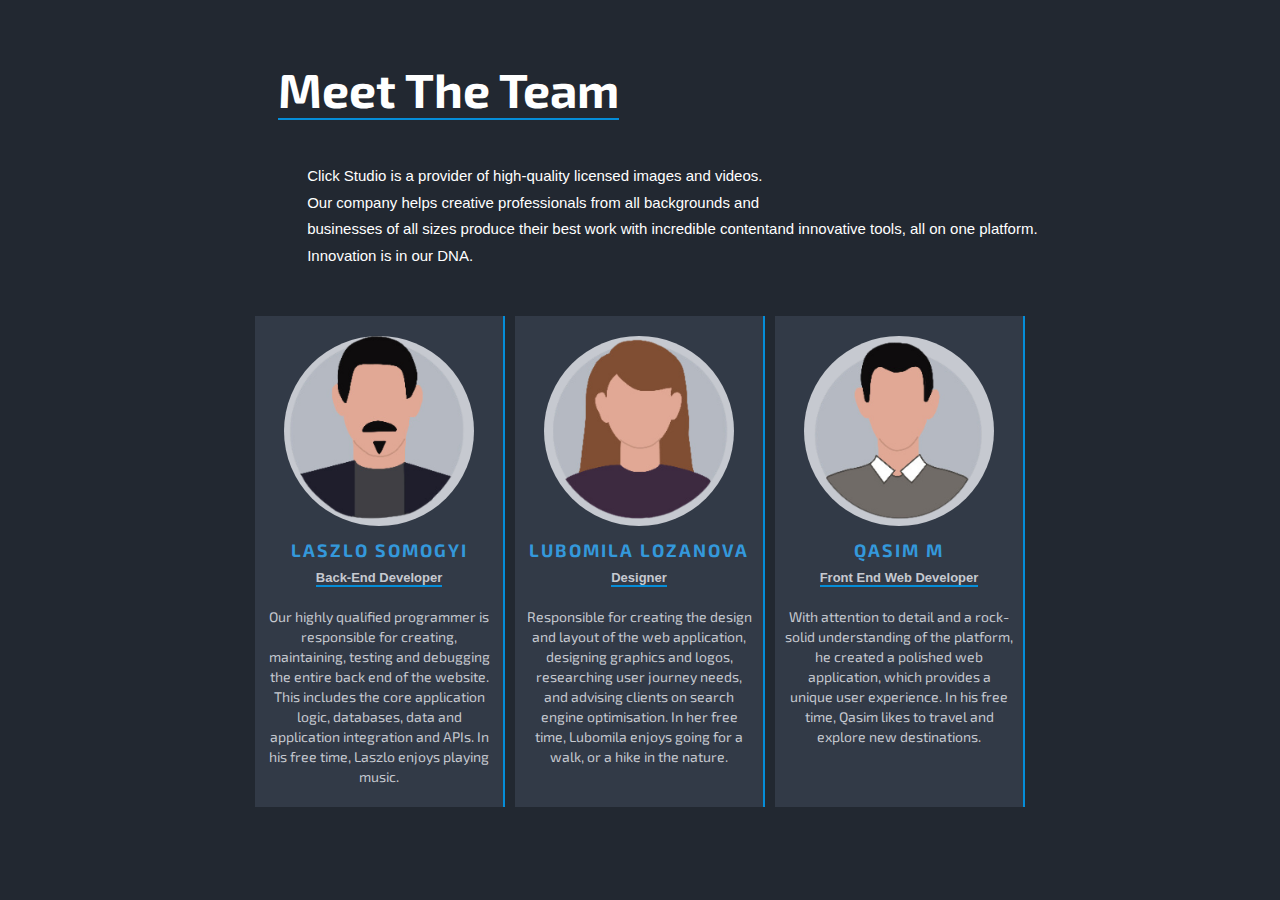
==== About Us.html @ 13d4ad01 "switch button added to price page" ====
<!DOCTYPE html>
<html lang="en">

<head>
	<meta charset="UTF-8" />
	<meta name="viewport" content="width=device-width, initial-scale=1.0" />
	<meta http-equiv="X-UA-Compatible" content="ie=edge" />
	<link rel="stylesheet" href="./css/about us.css" />
    <link href="https://fonts.googleapis.com/css?family=Anton|Jura&display=swap" rel="stylesheet">
    <link rel='stylesheet' href='https://cdnjs.cloudflare.com/ajax/libs/font-awesome/5.15.1/css/all.min.css'>
    <link rel="stylesheet" href="https://use.fontawesome.com/releases/v5.8.1/css/all.css">
</head>

<body>

  <div class="wrapper">
    <h1>Meet The Team</h1>
    <p class="info">Click Studio is a provider of high-quality licensed images and videos. 
    </p>
    <p class="info"> Our company 
      helps creative professionals from all backgrounds and </p>
      <p class="info">businesses of all sizes produce their 
        best work with incredible contentand innovative tools, all on one platform.</p>
      <p class="info" id="lastP"> Innovation is in our DNA.</p>

    <div class="ourTeam">
      
      <!-- Person 1 -->
      <div class="team-member">
        <div class = "member-img">
          <img class="one" src="images/l.png" alt="">   <!-- Image 1 -->
          <div class="social-media">  <!-- Social Media Links -->
            <a class="github-item" href="https://github.com/laszlosomogyimusic"><i class="fab fa-github"></i></a>
            <a class="email-item" href="mailto:someone@example.com"><i class="fa fa-envelope"></i></a>
               <a class="linkedin-item" href="https://www.linkedin.com/in/laszlo-somogyi/" ><i class="fab fa-linkedin-in"></i></a>
          </div>
        </div>
        <h3>Laszlo Somogyi</h3>
        <h4>Back-End Developer</h4>
        <p>Our highly qualified programmer is responsible for creating, maintaining, testing and debugging the entire back end of the website. 
          This includes the core application logic, databases, data and application integration and APIs.
          In his free time, Laszlo enjoys playing music.</p>
      </div>

       <!-- Person 2 -->
       <div class="team-member">
        <div class = "member-img">
          <img class="two" src="images/m.png" alt="">   <!-- Image 2 -->
          <div class="social-media">  <!-- Social Media Links -->
            <a class="github-item" href="https://github.com/milla56"><i class="fab fa-github"></i></a>
            <a class="email-item" href="https://mail.google.com/mail/u/0/#inbox" ><i class="fa fa-envelope"></i></a>
               <a class="linkedin-item" href="https://www.linkedin.com/feed/" ><i class="fab fa-linkedin-in"></i></a>
          </div>
        </div>
        <h3>Lubomila Lozanova</h3>
        <h4>Designer</h4>
        <p> Responsible for creating the design and layout of the web application, designing graphics and logos, researching user journey needs,
          and advising clients on search engine optimisation. In her free time, Lubomila enjoys going for a walk, or a hike in the nature.
        </p>
      </div>

       <!-- Person 3 -->
       <div class="team-member">
        <div class = "member-img">
          <img class="three" src="images/q.png" alt="">   <!-- Image 3 -->
          <div class="social-media">  <!-- Social Media Links -->
            <a class="github-item" href="https://github.com/Qasim538"><i class="fab fa-github"></i></a>
            <a class="email-item" href="https://mail.google.com/mail/u/0/#inbox" ><i class="fa fa-envelope"></i></a>
               <a class="linkedin-item" href="https://www.linkedin.com/feed/" ><i class="fab fa-linkedin-in"></i></a>
          </div>
        </div>
        <h3>Qasim M</h3>
        <h4>Front End Web Developer</h4>
        <p>With attention to detail and a rock-solid understanding of the platform, 
          he created a polished web application, which provides a unique user experience.
          In his free time, Qasim likes to travel and explore new destinations.
        </p>
      </div>

    </div>

  </div>


  

 <script src="https://code.jquery.com/jquery-3.3.1.slim.min.js"
    integrity="sha384-q8i/X+965DzO0rT7abK41JStQIAqVgRVzpbzo5smXKp4YfRvH+8abtTE1Pi6jizo"
    crossorigin="anonymous"></script>
  <script src="https://cdnjs.cloudflare.com/ajax/libs/popper.js/1.14.7/umd/popper.min.js"
    integrity="sha384-UO2eT0CpHqdSJQ6hJty5KVphtPhzWj9WO1clHTMGa3JDZwrnQq4sF86dIHNDz0W1"
    crossorigin="anonymous"></script>
  <script src="https://stackpath.bootstrapcdn.com/bootstrap/4.3.1/js/bootstrap.min.js"
    integrity="sha384-JjSmVgyd0p3pXB1rRibZUAYoIIy6OrQ6VrjIEaFf/nJGzIxFDsf4x0xIM+B07jRM"
    crossorigin="anonymous"></script>
</body>

</html>
---- css/about us.css ----
@import url('https://fonts.googleapis.com/css?family=Exo+2|Yatra+One'); 

:root {

  --bck: #7B92AA;
 
  --bck3:#0F3551;
  --el: #3498db;
  --circle: #C6C9D0;
  --orange:#E8745D;
  --blue: #058DD8;

  --background: #222831;
  --lightBlue: #05D9FF;
  --bck2: #323a47;
  --hover: #4f5b70;
  
}

*{
  margin: 0;
  padding: 0;
  box-sizing: border-box;
  font-family: "Exo 2", sans-serif;
}

body{
  background: var(--background) ;
  
}

.wrapper{
  margin-top: 60px;
  text-align: center;
}

h1{
  
  font-size: 48px;
  color: white;
  margin-bottom: 40px;
  margin-left: -30%;
  display: inline-block;
  border-bottom: 2px solid var(--blue);
  
}

/* INFO TEXT */
.info {
  font-family: sans-serif;
  color: white;
  font-size: 15px;
  text-align: left;
  margin-left: 24%;
  margin-top: 0.5%;
  
}

/* LAST P ELEMENT  */
#lastP{
  margin-bottom: 45px;
}

.ourTeam{
  width: auto;
  display: flex;
  justify-content: center;
  flex-wrap: wrap;
}

/* CARD */
.team-member {
  width: 250px;
  margin: 5px;
  background: var(--bck2);
  padding: 20px 10px;
  border-right: 2px solid var(--blue);

}

/* IMAGES THE CIRCLE BEHIND IT */
.member-img{
  background: var(--circle);
  max-width: 190px;
  width: 100%;
  height: 190px;
  margin: 0 auto;
  border-radius: 50%;
  padding: 5px;
  position: relative;
  cursor: pointer;
}

/* image one */
.one{   
  width:400px;
  height: 400px;
  margin-top: -115px;
  margin-left: -120px;
  
 
}

/* image two */
.two{
  width:400px;
  height: 400px;
  margin-top: -110px;
  margin-left: -115px;
}

/* image three */

.three{
  width:400px;
  height: 400px;
  margin-top: -110px;
  margin-left: -115px;

}

/* NAMES */
h3{
  text-transform: uppercase;
  font-size:18px;
  line-height: 18px;
  letter-spacing: 2px;
  margin: 15px 0 0px;
  color: var(--el);
}

/* JOB TITLE */
h4 {
  font-size: 13px;
  margin-top: 5%;
  color: var(--circle);
  font-family: sans-serif;
  display: inline-block;
  border-bottom: 2px solid var(--blue);
}

/* JOB DESCRIPTION  */
p {
  margin-top: 20px;
  font-size: 14px;
  line-height: 20px;
  text-align: center;
  color: var(--circle);

}

.social-media{
  position: absolute;
  top: 5px;
  left: 5px;
  background-color: var(--circle);
  opacity: .9;
  width: 95%;
  height: 95%;
  border-radius: 50%;
  display: flex;
  justify-content: center;
  align-items: center;
  transform: scale(0);
  transition:all 0.5s ease;
  
}

/* SOCIAL MEDIA */
.social-media .item{
  margin: 0 10px;
}

.social-media{
  font-size:20px;
}

.github-item{
  color:var(--blue);
  margin-right: 5px;
}

.email-item{
  color:var(--blue);
}

.linkedin-item{
  color:var(--blue);
  margin-left: 5px;

}


.ourTeam .team-member .member-img:hover .social-media{
  transform: scale(1);
}
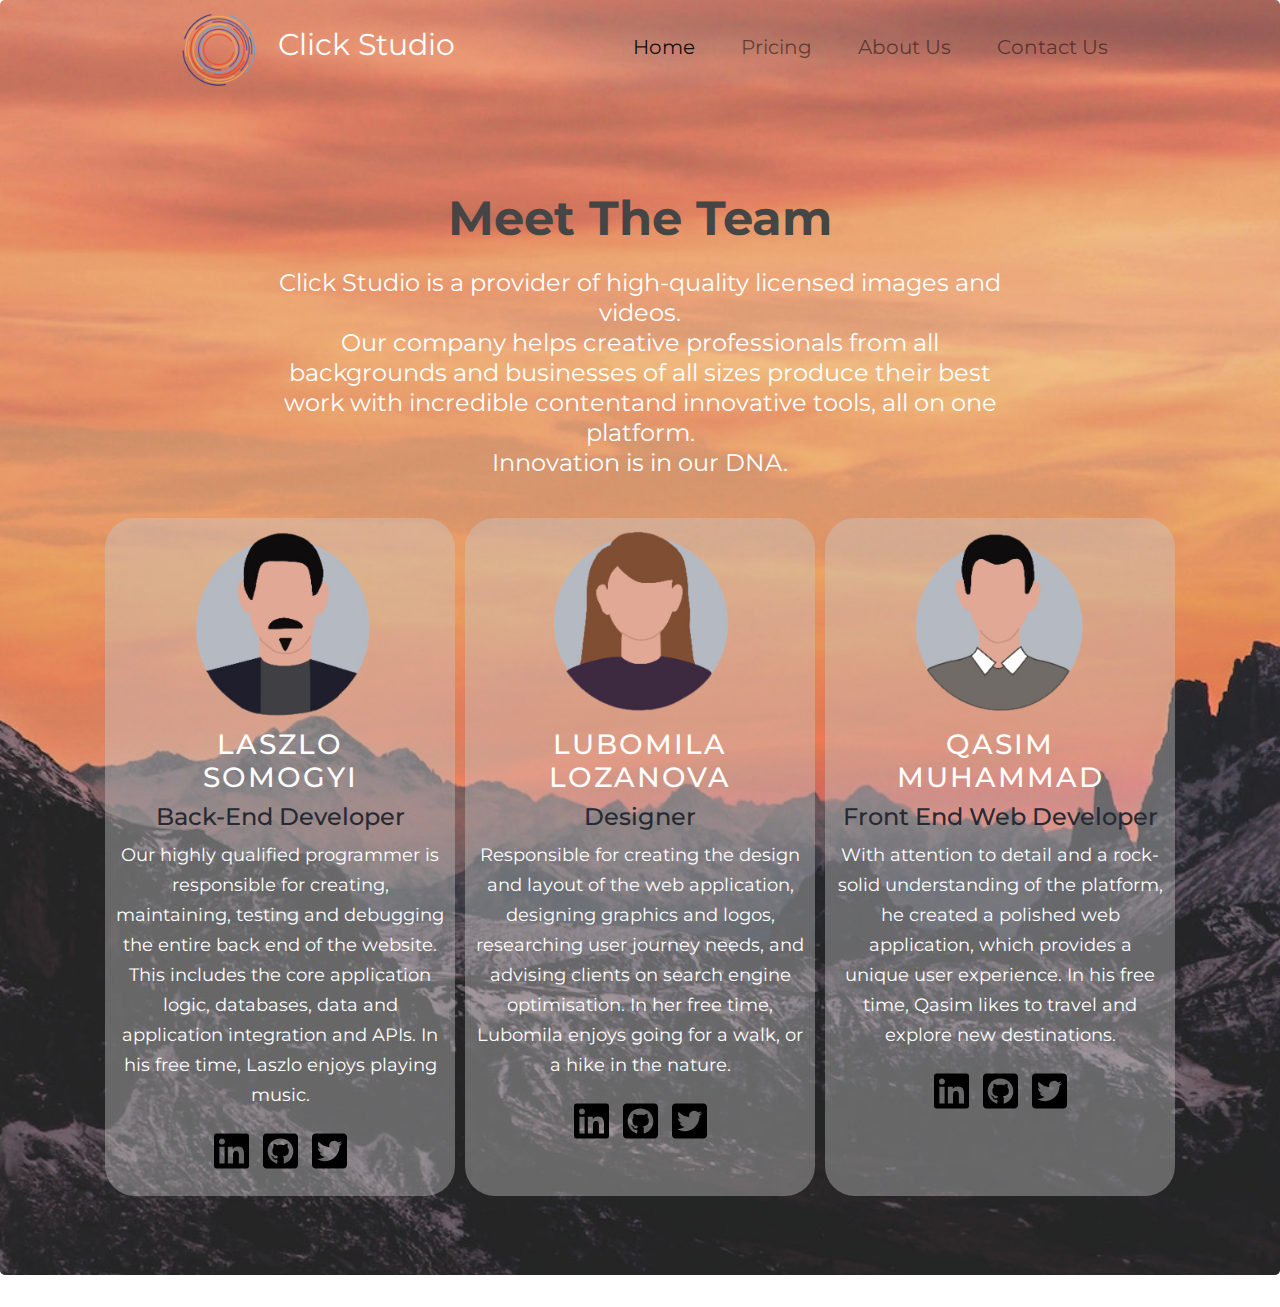
==== commit 133a6dff: "Updated linked pages and styled" ====
--- a/About Us.html
+++ b/About Us.html
@@ -5,83 +5,125 @@
 	<meta charset="UTF-8" />
 	<meta name="viewport" content="width=device-width, initial-scale=1.0" />
 	<meta http-equiv="X-UA-Compatible" content="ie=edge" />
-	<link rel="stylesheet" href="./css/about us.css" />
+	<link rel="stylesheet" href="./assets/css/about us.css" />
+  <link href="https://fonts.googleapis.com/css2?family=Montserrat:wght@400;600&display=swap" rel="stylesheet">
     <link href="https://fonts.googleapis.com/css?family=Anton|Jura&display=swap" rel="stylesheet">
     <link rel='stylesheet' href='https://cdnjs.cloudflare.com/ajax/libs/font-awesome/5.15.1/css/all.min.css'>
     <link rel="stylesheet" href="https://use.fontawesome.com/releases/v5.8.1/css/all.css">
+    <link rel="stylesheet" href="https://stackpath.bootstrapcdn.com/bootstrap/4.3.1/css/bootstrap.min.css" integrity="sha384-ggOyR0iXCbMQv3Xipma34MD+dH/1fQ784/j6cY/iJTQUOhcWr7x9JvoRxT2MZw1T" crossorigin="anonymous">
+
 </head>
 
 <body>
+
+  <div class="jumbotron">
+
+    <!-- Navigation bar -->
+       <nav class="navbar navbar-expand-lg navbar-light ">
+         <a class="navbar-brand" href="index.html"> <img class="logo-img" src="./assets/images/LOGO.png" alt=""> Click Studio</a>
+         <button class="navbar-toggler" type="button" data-toggle="collapse" data-target="#navbarNav" aria-controls="navbarNav" aria-expanded="false" aria-label="Toggle navigation">
+           <span class="navbar-toggler-icon"></span>
+         </button>
+         <div class="collapse navbar-collapse" id="navbarNav">
+           <ul class="navbar-nav">
+             <li class="nav-item active">
+               <a class="nav-link" href="index.html">Home<span class="sr-only">(current)</span></a>
+             </li>
+             <li class="nav-item">
+               <a class="nav-link" href="price.html">Pricing</a>
+             </li>
+             <li class="nav-item">
+               <a class="nav-link" href="About Us.html">About Us</a>
+             </li>
+             <li class="nav-item">
+               <a class="nav-link" href="contact us.html">Contact Us</a>
+             </li>
+           </ul>
+         </div>
+       </nav>
 
   <div class="wrapper">
     <h1>Meet The Team</h1>
     <p class="info">Click Studio is a provider of high-quality licensed images and videos. 
     </p>
     <p class="info"> Our company 
-      helps creative professionals from all backgrounds and </p>
-      <p class="info">businesses of all sizes produce their 
-        best work with incredible contentand innovative tools, all on one platform.</p>
-      <p class="info" id="lastP"> Innovation is in our DNA.</p>
+      helps creative professionals from all backgrounds and businesses of all sizes produce their 
+        best work with incredible contentand innovative tools, all on one platform. <br> Innovation is in our DNA.</p>
 
     <div class="ourTeam">
       
       <!-- Person 1 -->
       <div class="team-member">
         <div class = "member-img">
-          <img class="one" src="images/l.png" alt="">   <!-- Image 1 -->
+          <img class="one" src="./assets/images/l.png" alt="">   <!-- Image 1 -->
           <div class="social-media">  <!-- Social Media Links -->
             <a class="github-item" href="https://github.com/laszlosomogyimusic"><i class="fab fa-github"></i></a>
             <a class="email-item" href="mailto:someone@example.com"><i class="fa fa-envelope"></i></a>
                <a class="linkedin-item" href="https://www.linkedin.com/in/laszlo-somogyi/" ><i class="fab fa-linkedin-in"></i></a>
           </div>
         </div>
-        <h3>Laszlo Somogyi</h3>
+        <h3>Laszlo <br> Somogyi</h3>
         <h4>Back-End Developer</h4>
         <p>Our highly qualified programmer is responsible for creating, maintaining, testing and debugging the entire back end of the website. 
           This includes the core application logic, databases, data and application integration and APIs.
           In his free time, Laszlo enjoys playing music.</p>
+          <div class="Social-icons">
+          <img src="./assets/images/linkedin.svg" alt="linkedin">
+          <img src="./assets/images/square-github.svg" alt="github">
+          <img src="./assets/images/square-twitter.svg" alt="twitter">
+        </div>
       </div>
 
        <!-- Person 2 -->
        <div class="team-member">
         <div class = "member-img">
-          <img class="two" src="images/m.png" alt="">   <!-- Image 2 -->
+          <img class="two" src="./assets/images/m.png" alt="">   <!-- Image 2 -->
           <div class="social-media">  <!-- Social Media Links -->
             <a class="github-item" href="https://github.com/milla56"><i class="fab fa-github"></i></a>
-            <a class="email-item" href="https://mail.google.com/mail/u/0/#inbox" ><i class="fa fa-envelope"></i></a>
-               <a class="linkedin-item" href="https://www.linkedin.com/feed/" ><i class="fab fa-linkedin-in"></i></a>
+            <a class="email-item" href="mailto:someone@example.com" ><i class="fa fa-envelope"></i></a>
+               <a class="linkedin-item" href="https://www.linkedin.com/in/mila-lozanova-a97b62184/" ><i class="fab fa-linkedin-in"></i></a>
           </div>
         </div>
-        <h3>Lubomila Lozanova</h3>
+        <h3>Lubomila <br> Lozanova</h3>
         <h4>Designer</h4>
         <p> Responsible for creating the design and layout of the web application, designing graphics and logos, researching user journey needs,
           and advising clients on search engine optimisation. In her free time, Lubomila enjoys going for a walk, or a hike in the nature.
         </p>
+        <div class="Social-icons">
+          <img src="./assets/images/linkedin.svg" alt="linkedin">
+          <img src="./assets/images/square-github.svg" alt="github">
+          <img src="./assets/images/square-twitter.svg" alt="twitter">
+        </div>
       </div>
 
        <!-- Person 3 -->
        <div class="team-member">
         <div class = "member-img">
-          <img class="three" src="images/q.png" alt="">   <!-- Image 3 -->
+          <img class="three" src="./assets/images/q.png" alt="">   <!-- Image 3 -->
           <div class="social-media">  <!-- Social Media Links -->
             <a class="github-item" href="https://github.com/Qasim538"><i class="fab fa-github"></i></a>
-            <a class="email-item" href="https://mail.google.com/mail/u/0/#inbox" ><i class="fa fa-envelope"></i></a>
-               <a class="linkedin-item" href="https://www.linkedin.com/feed/" ><i class="fab fa-linkedin-in"></i></a>
+            <a class="email-item" href="mailto:someone@example.com" ><i class="fa fa-envelope"></i></a>
+               <a class="linkedin-item" href="https://www.linkedin.com/in/qasim-%E2%80%8Emuhammad-16b24011b/" ><i class="fab fa-linkedin-in"></i></a>
           </div>
         </div>
-        <h3>Qasim M</h3>
+        <h3>Qasim <br> Muhammad</h3>
         <h4>Front End Web Developer</h4>
         <p>With attention to detail and a rock-solid understanding of the platform, 
           he created a polished web application, which provides a unique user experience.
           In his free time, Qasim likes to travel and explore new destinations.
         </p>
+        <div class="Social-icons">
+          <img src="./assets/images/linkedin.svg" alt="linkedin">
+          <img src="./assets/images/square-github.svg" alt="github">
+          <img src="./assets/images/square-twitter.svg" alt="twitter">
+        </div>
       </div>
 
     </div>
 
   </div>
 
-
+</div>
   
 
  <script src="https://code.jquery.com/jquery-3.3.1.slim.min.js"
--- a/assets/css/about us.css
+++ b/assets/css/about us.css
@@ -0,0 +1,181 @@
+:root {
+  --text: #DCCAE9;
+  --softpurple: #A6A9C8;
+  --text2: #D3D9E9;
+  --dark: #31293F;
+  --dark2: #272932;
+  --middletone: #554D74;
+  --button: #FFB6C1;
+}
+
+body {
+  font-family: 'Montserrat', sans-serif !important;
+}
+
+
+
+
+.jumbotron {
+  background-image: url(/assets/images/image3.jpg);
+  background-position: center;
+  background-repeat: no-repeat;
+  background-size: cover;
+
+}
+
+.navbar {
+  position: absolute;
+  top: -80px;
+  width: 80%;
+  margin: 0 auto;
+  
+}
+
+.navbar-brand {
+  font-size: 30px !important;
+  color: white !important;
+}
+
+.logo-img {
+  height: 100px;
+  width: auto;
+  top: -5px;
+}
+
+#navbarNav{
+  margin-left: 0;
+  position: absolute;
+  right: 10px;
+
+}
+#navbarNav li {
+  margin-left: 30px;
+  font-size: 20px;
+
+}
+
+
+
+.wrapper h1{
+  font-size: 48px;
+  margin-bottom: 20px !important;
+  color: rgb(69, 69, 69);
+  text-align: center;
+  font-weight: bold;
+
+  
+}
+
+/* INFO TEXT */
+.info {
+  color: white;
+  font-size: 24px;
+  width: 60%;
+  margin: 0 auto;
+
+  
+}
+
+
+.ourTeam{
+  width: auto;
+  display: flex;
+  justify-content: center;
+  padding: 10px;
+}
+
+/* CARD */
+.team-member {
+  width: 350px;
+  margin: 5px;
+  padding: 20px 10px !important;
+  border-radius: 30px;
+  background-color: #c8c8c868;
+  margin-top: 30px;
+
+}
+
+/* IMAGES THE CIRCLE BEHIND IT */
+.member-img{
+  max-width: 190px;
+  width: 100%;
+  height: 190px;
+  margin: 0 auto;
+  border-radius: 50%;
+}
+
+/* image one */
+.one, .two, .three{   
+  width:400px;
+  height: 400px;
+  margin-top: -115px;
+  margin-left: -110px;
+  
+ 
+}
+
+
+/* NAMES */
+h3{
+  text-transform: uppercase;
+  font-size:18px;
+  line-height: 18px;
+  letter-spacing: 2px;
+  color: white;
+  text-align: center;
+}
+
+/* JOB TITLE */
+h4 {
+  font-size: 12px;
+  margin-bottom: 40px;
+  color: var(--dark2);
+  text-align: center;
+
+}
+
+/* JOB DESCRIPTION  */
+p {
+  /* margin-top: 100px; */
+  font-size: 18px;
+  line-height: 30px;
+  text-align: center;
+  color: white;
+
+}
+
+.social-media{
+  position: absolute;
+  top: 5px;
+  left: 5px;
+  background-color: var(--circle);
+  opacity: .9;
+  width: 95%;
+  height: 95%;
+  border-radius: 50%;
+  display: flex;
+  justify-content: center;
+  align-items: center;
+  transform: scale(0);
+  transition:all 0.5s ease;
+  
+}
+
+/* SOCIAL MEDIA */
+
+.Social-icons {
+  text-align: center;
+}
+
+.Social-icons img{
+  width: auto;
+  height: 40px;
+  cursor: pointer;
+  margin: 5px;
+  transition: all .2s ease-in-out;
+}
+.Social-icons img:hover{
+  transform: scale(1.5); 
+}
+
+
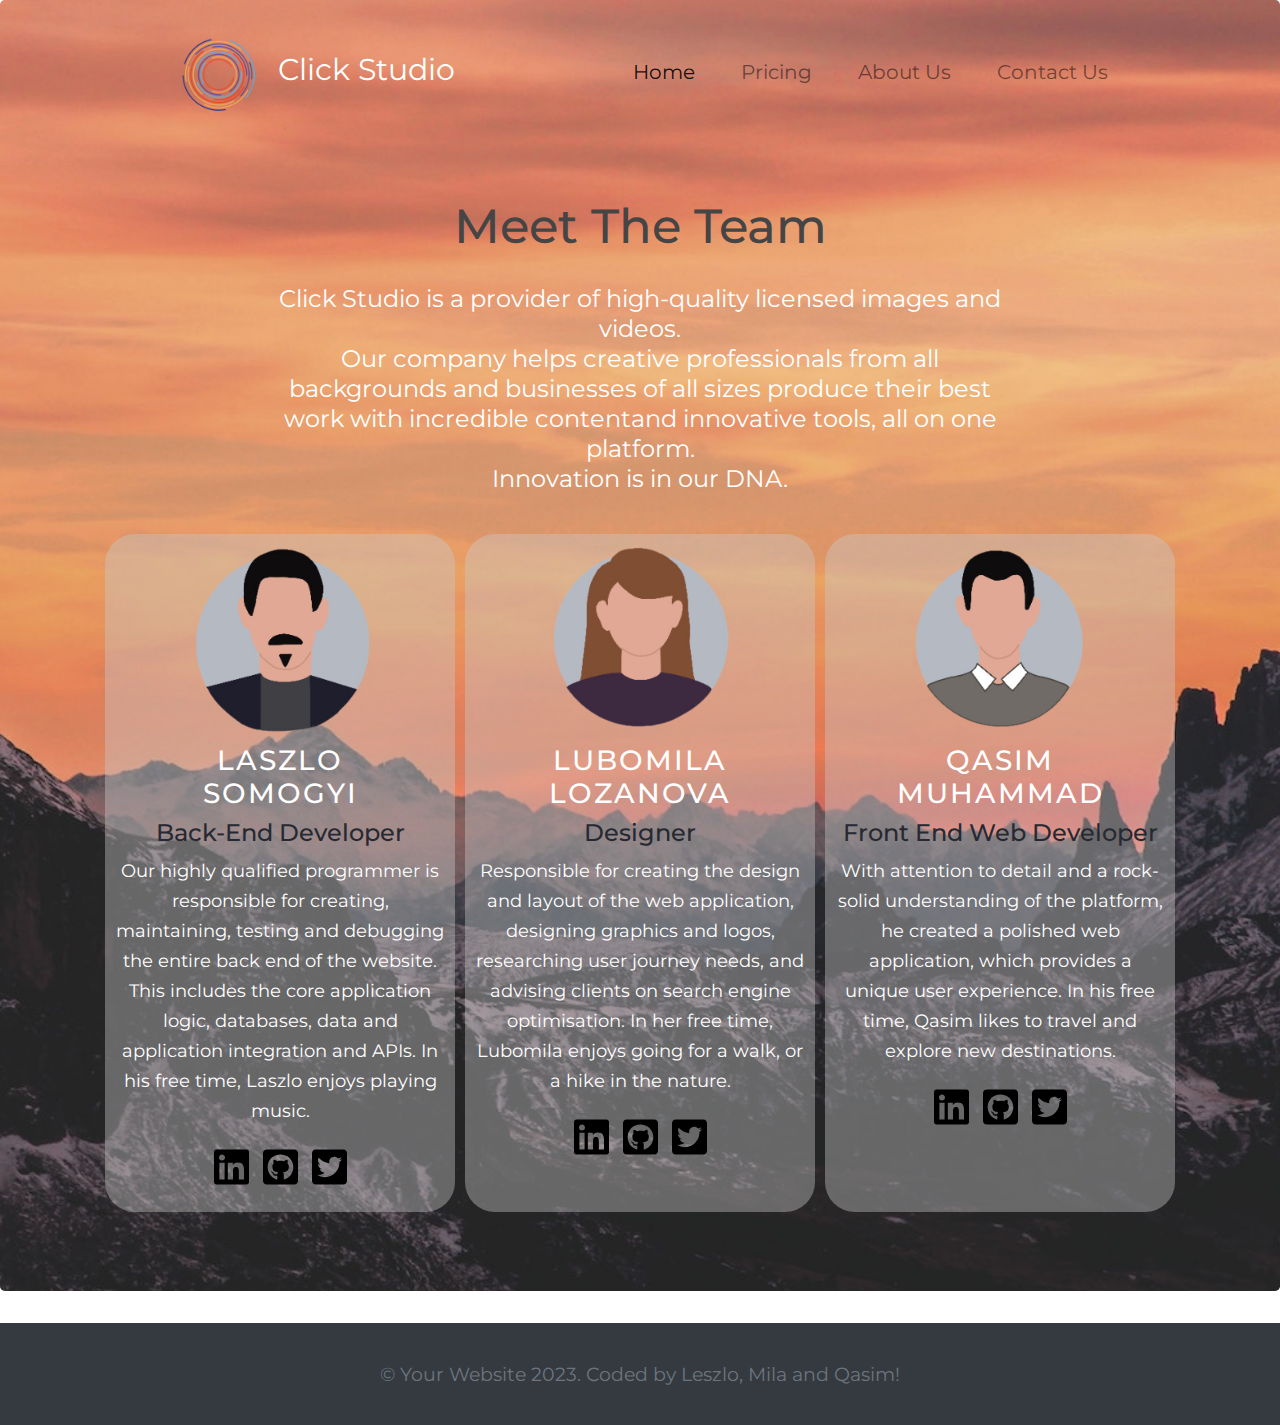
==== commit f4cbab33: "styled all pages to  match home page" ====
--- a/About Us.html
+++ b/About Us.html
@@ -43,7 +43,7 @@
        </nav>
 
   <div class="wrapper">
-    <h1>Meet The Team</h1>
+    <h1 class="text-center p-2" >Meet The Team</h1>
     <p class="info">Click Studio is a provider of high-quality licensed images and videos. 
     </p>
     <p class="info"> Our company 
@@ -118,13 +118,19 @@
           <img src="./assets/images/square-twitter.svg" alt="twitter">
         </div>
       </div>
-
     </div>
-
   </div>
-
 </div>
-  
+<footer class="footer bg-dark">
+  <div class="row">
+    <div class="col-lg-6 h-100 text-center mx-auto">
+     
+      <br>
+      <p class="text-muted small mb-4 mb-lg-0">&copy; Your Website 2023. Coded by Leszlo, Mila and Qasim!</p>
+      <br>
+    </div>
+</div>
+</footer>
 
  <script src="https://code.jquery.com/jquery-3.3.1.slim.min.js"
     integrity="sha384-q8i/X+965DzO0rT7abK41JStQIAqVgRVzpbzo5smXKp4YfRvH+8abtTE1Pi6jizo"
--- a/assets/css/about us.css
+++ b/assets/css/about us.css
@@ -25,7 +25,7 @@
 
 .navbar {
   position: absolute;
-  top: -80px;
+  top: -55px;
   width: 80%;
   margin: 0 auto;
   
@@ -61,7 +61,6 @@
   margin-bottom: 20px !important;
   color: rgb(69, 69, 69);
   text-align: center;
-  font-weight: bold;
 
   
 }
@@ -116,6 +115,7 @@
 
 
 /* NAMES */
+
 h3{
   text-transform: uppercase;
   font-size:18px;
@@ -179,3 +179,6 @@
 }
 
 
+footer {
+  font-size: 24px;
+  }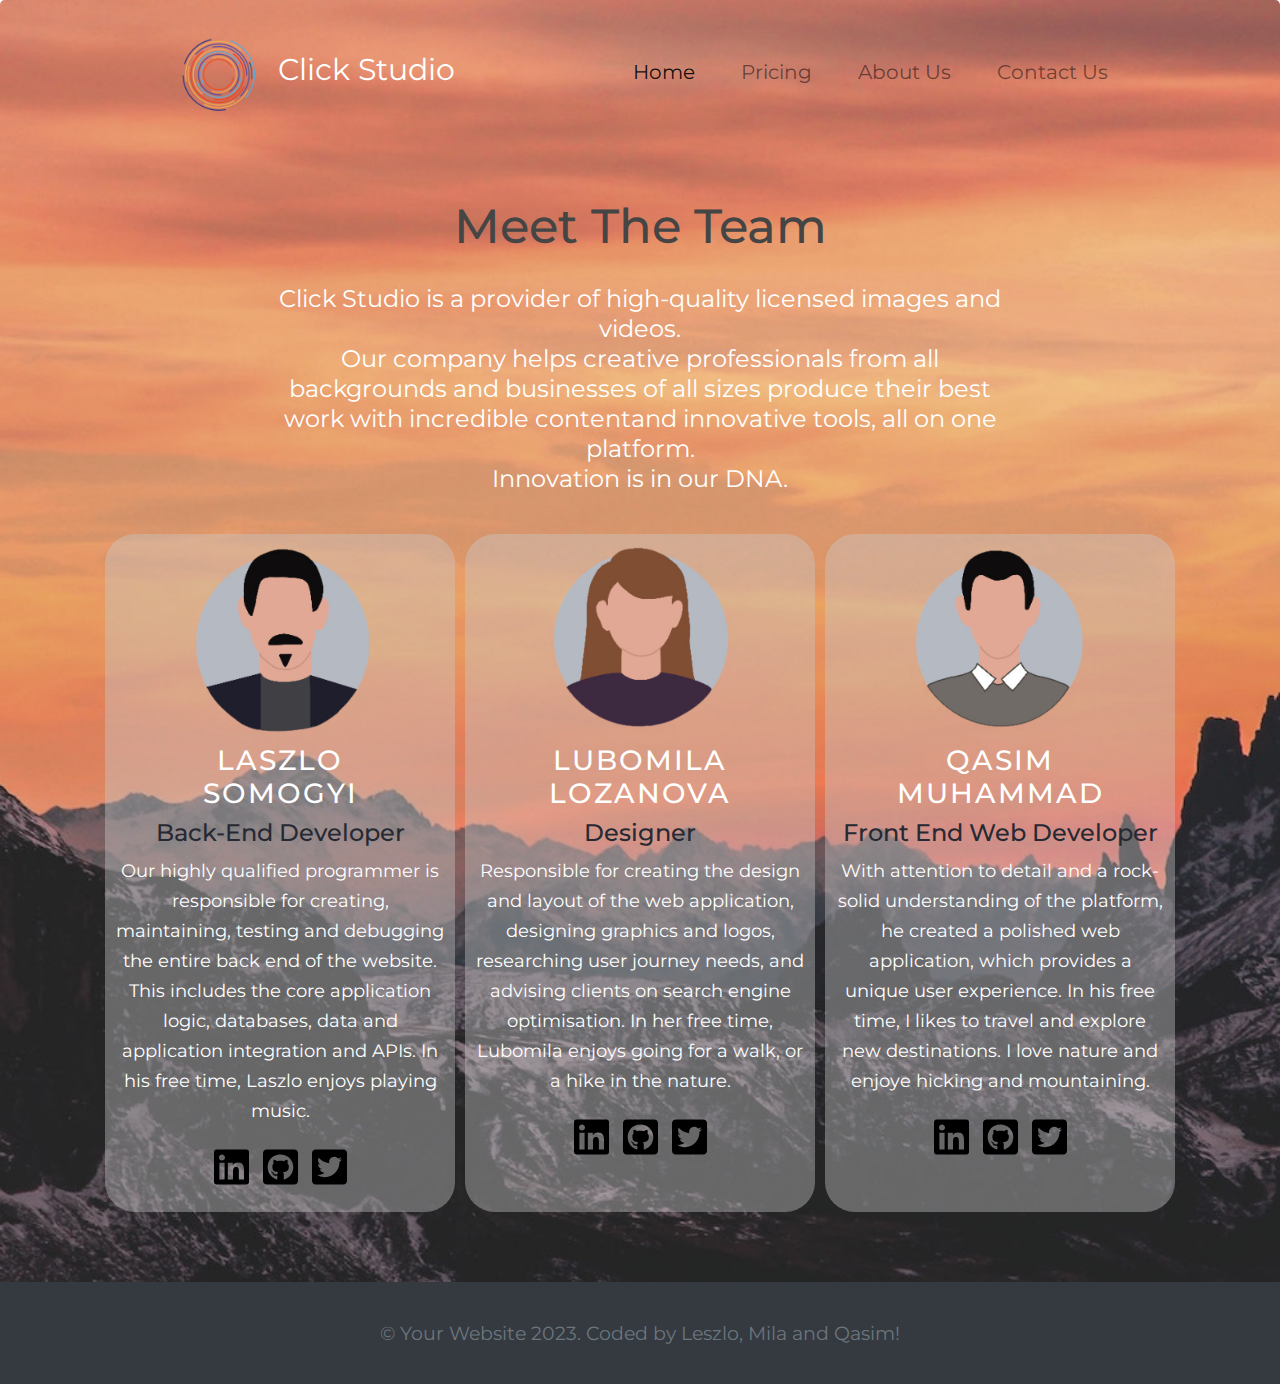
==== commit 3687ba51: "updated all pages footer still need fixing" ====
--- a/About Us.html
+++ b/About Us.html
@@ -56,11 +56,7 @@
       <div class="team-member">
         <div class = "member-img">
           <img class="one" src="./assets/images/l.png" alt="">   <!-- Image 1 -->
-          <div class="social-media">  <!-- Social Media Links -->
-            <a class="github-item" href="https://github.com/laszlosomogyimusic"><i class="fab fa-github"></i></a>
-            <a class="email-item" href="mailto:someone@example.com"><i class="fa fa-envelope"></i></a>
-               <a class="linkedin-item" href="https://www.linkedin.com/in/laszlo-somogyi/" ><i class="fab fa-linkedin-in"></i></a>
-          </div>
+     
         </div>
         <h3>Laszlo <br> Somogyi</h3>
         <h4>Back-End Developer</h4>
@@ -78,11 +74,7 @@
        <div class="team-member">
         <div class = "member-img">
           <img class="two" src="./assets/images/m.png" alt="">   <!-- Image 2 -->
-          <div class="social-media">  <!-- Social Media Links -->
-            <a class="github-item" href="https://github.com/milla56"><i class="fab fa-github"></i></a>
-            <a class="email-item" href="mailto:someone@example.com" ><i class="fa fa-envelope"></i></a>
-               <a class="linkedin-item" href="https://www.linkedin.com/in/mila-lozanova-a97b62184/" ><i class="fab fa-linkedin-in"></i></a>
-          </div>
+    
         </div>
         <h3>Lubomila <br> Lozanova</h3>
         <h4>Designer</h4>
@@ -100,17 +92,12 @@
        <div class="team-member">
         <div class = "member-img">
           <img class="three" src="./assets/images/q.png" alt="">   <!-- Image 3 -->
-          <div class="social-media">  <!-- Social Media Links -->
-            <a class="github-item" href="https://github.com/Qasim538"><i class="fab fa-github"></i></a>
-            <a class="email-item" href="mailto:someone@example.com" ><i class="fa fa-envelope"></i></a>
-               <a class="linkedin-item" href="https://www.linkedin.com/in/qasim-%E2%80%8Emuhammad-16b24011b/" ><i class="fab fa-linkedin-in"></i></a>
-          </div>
         </div>
         <h3>Qasim <br> Muhammad</h3>
         <h4>Front End Web Developer</h4>
         <p>With attention to detail and a rock-solid understanding of the platform, 
           he created a polished web application, which provides a unique user experience.
-          In his free time, Qasim likes to travel and explore new destinations.
+          In his free time, I likes to travel and explore new destinations. I love nature and enjoye hicking and mountaining. 
         </p>
         <div class="Social-icons">
           <img src="./assets/images/linkedin.svg" alt="linkedin">
@@ -120,17 +107,17 @@
       </div>
     </div>
   </div>
-</div>
+
 <footer class="footer bg-dark">
   <div class="row">
     <div class="col-lg-6 h-100 text-center mx-auto">
-     
       <br>
       <p class="text-muted small mb-4 mb-lg-0">&copy; Your Website 2023. Coded by Leszlo, Mila and Qasim!</p>
       <br>
     </div>
 </div>
 </footer>
+</div>
 
  <script src="https://code.jquery.com/jquery-3.3.1.slim.min.js"
     integrity="sha384-q8i/X+965DzO0rT7abK41JStQIAqVgRVzpbzo5smXKp4YfRvH+8abtTE1Pi6jizo"
--- a/assets/css/about us.css
+++ b/assets/css/about us.css
@@ -20,7 +20,6 @@
   background-position: center;
   background-repeat: no-repeat;
   background-size: cover;
-
 }
 
 .navbar {
@@ -91,6 +90,7 @@
   border-radius: 30px;
   background-color: #c8c8c868;
   margin-top: 30px;
+  margin-bottom: 60px;
 
 }
 
@@ -144,23 +144,6 @@
 
 }
 
-.social-media{
-  position: absolute;
-  top: 5px;
-  left: 5px;
-  background-color: var(--circle);
-  opacity: .9;
-  width: 95%;
-  height: 95%;
-  border-radius: 50%;
-  display: flex;
-  justify-content: center;
-  align-items: center;
-  transform: scale(0);
-  transition:all 0.5s ease;
-  
-}
-
 /* SOCIAL MEDIA */
 
 .Social-icons {
@@ -181,4 +164,7 @@
 
 footer {
   font-size: 24px;
+  position: absolute;
+  width: 100%;
+  left: 0;
   }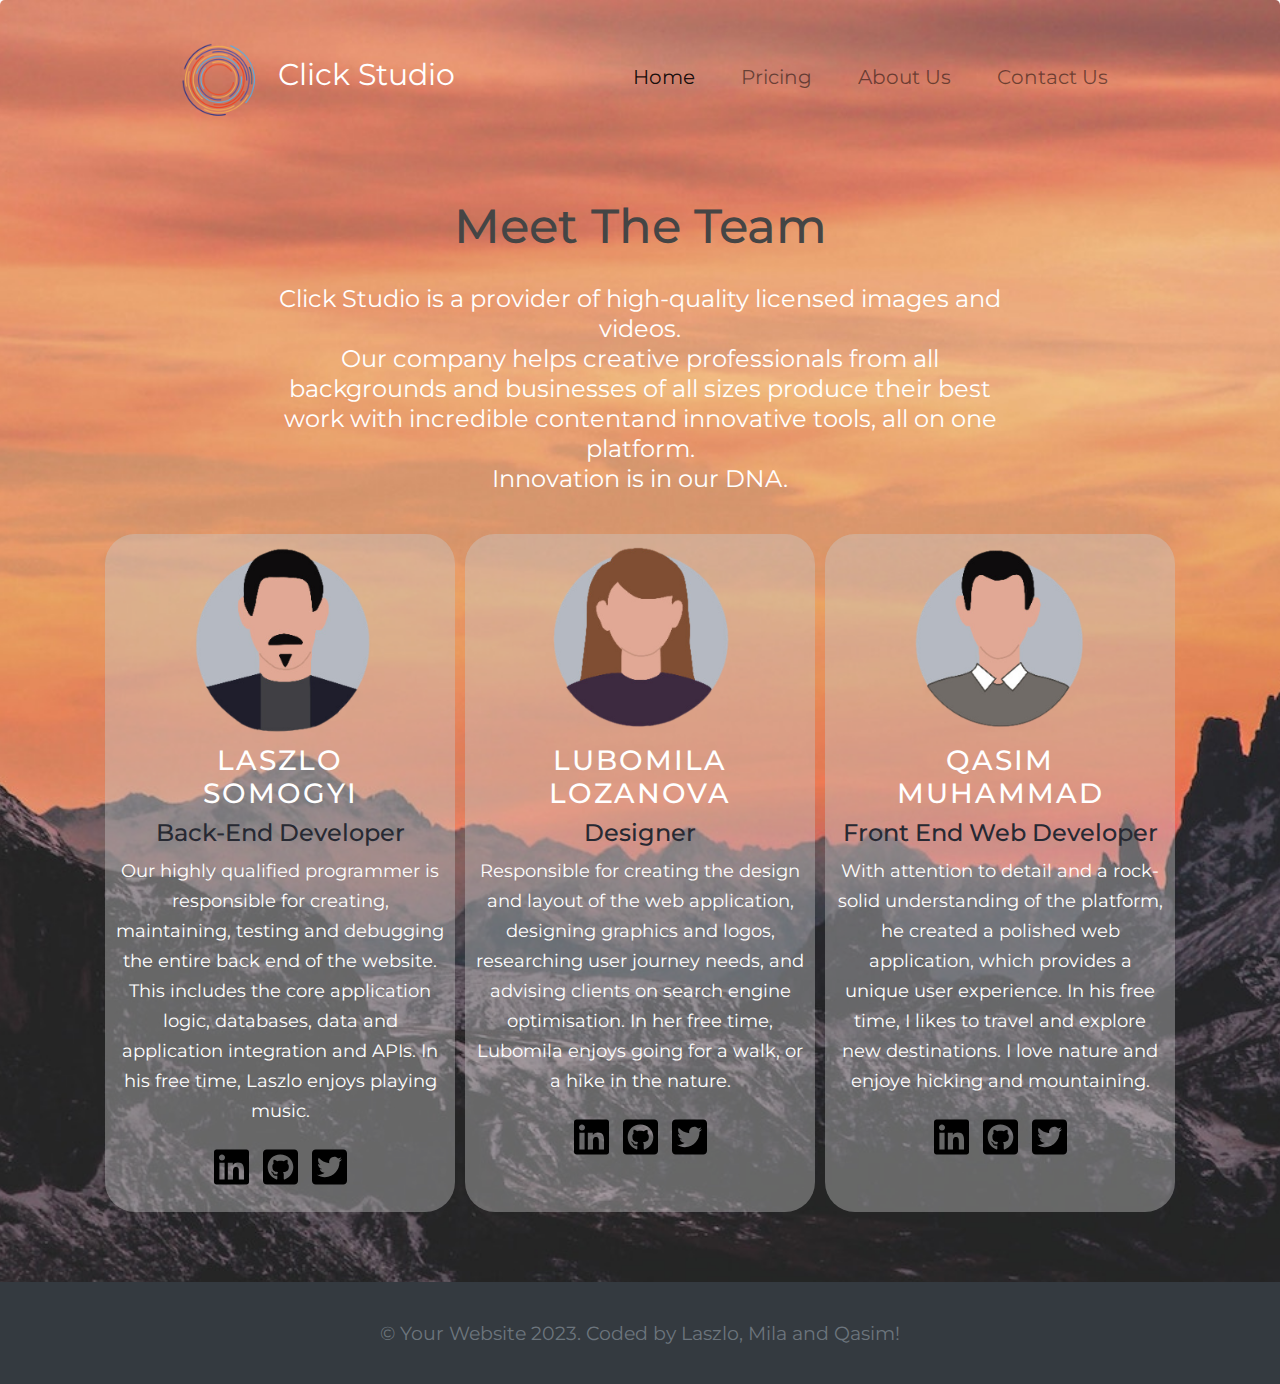
==== commit 8327755e: "HTML code formatting, typo fixes The HTML is formatted and some typos were fixed in the text." ====
--- a/About Us.html
+++ b/About Us.html
@@ -2,124 +2,129 @@
 <html lang="en">
 
 <head>
-	<meta charset="UTF-8" />
-	<meta name="viewport" content="width=device-width, initial-scale=1.0" />
-	<meta http-equiv="X-UA-Compatible" content="ie=edge" />
-	<link rel="stylesheet" href="./assets/css/about us.css" />
+  <meta charset="UTF-8" />
+  <meta name="viewport" content="width=device-width, initial-scale=1.0" />
+  <meta http-equiv="X-UA-Compatible" content="ie=edge" />
+  <link rel="stylesheet" href="./assets/css/about us.css" />
   <link href="https://fonts.googleapis.com/css2?family=Montserrat:wght@400;600&display=swap" rel="stylesheet">
-    <link href="https://fonts.googleapis.com/css?family=Anton|Jura&display=swap" rel="stylesheet">
-    <link rel='stylesheet' href='https://cdnjs.cloudflare.com/ajax/libs/font-awesome/5.15.1/css/all.min.css'>
-    <link rel="stylesheet" href="https://use.fontawesome.com/releases/v5.8.1/css/all.css">
-    <link rel="stylesheet" href="https://stackpath.bootstrapcdn.com/bootstrap/4.3.1/css/bootstrap.min.css" integrity="sha384-ggOyR0iXCbMQv3Xipma34MD+dH/1fQ784/j6cY/iJTQUOhcWr7x9JvoRxT2MZw1T" crossorigin="anonymous">
-
+  <link href="https://fonts.googleapis.com/css?family=Anton|Jura&display=swap" rel="stylesheet">
+  <link rel='stylesheet' href='https://cdnjs.cloudflare.com/ajax/libs/font-awesome/5.15.1/css/all.min.css'>
+  <link rel="stylesheet" href="https://use.fontawesome.com/releases/v5.8.1/css/all.css">
+  <link rel="stylesheet" href="https://stackpath.bootstrapcdn.com/bootstrap/4.3.1/css/bootstrap.min.css"
+    integrity="sha384-ggOyR0iXCbMQv3Xipma34MD+dH/1fQ784/j6cY/iJTQUOhcWr7x9JvoRxT2MZw1T" crossorigin="anonymous">
 </head>
 
 <body>
-
   <div class="jumbotron">
 
     <!-- Navigation bar -->
-       <nav class="navbar navbar-expand-lg navbar-light ">
-         <a class="navbar-brand" href="index.html"> <img class="logo-img" src="./assets/images/LOGO.png" alt=""> Click Studio</a>
-         <button class="navbar-toggler" type="button" data-toggle="collapse" data-target="#navbarNav" aria-controls="navbarNav" aria-expanded="false" aria-label="Toggle navigation">
-           <span class="navbar-toggler-icon"></span>
-         </button>
-         <div class="collapse navbar-collapse" id="navbarNav">
-           <ul class="navbar-nav">
-             <li class="nav-item active">
-               <a class="nav-link" href="index.html">Home<span class="sr-only">(current)</span></a>
-             </li>
-             <li class="nav-item">
-               <a class="nav-link" href="price.html">Pricing</a>
-             </li>
-             <li class="nav-item">
-               <a class="nav-link" href="About Us.html">About Us</a>
-             </li>
-             <li class="nav-item">
-               <a class="nav-link" href="contact us.html">Contact Us</a>
-             </li>
-           </ul>
-         </div>
-       </nav>
+    <nav class="navbar navbar-expand-lg navbar-light ">
+      <a class="navbar-brand" href="index.html"> <img class="logo-img" src="./assets/images/LOGO.png" alt=""> Click
+        Studio</a>
+      <button class="navbar-toggler" type="button" data-toggle="collapse" data-target="#navbarNav"
+        aria-controls="navbarNav" aria-expanded="false" aria-label="Toggle navigation">
+        <span class="navbar-toggler-icon"></span>
+      </button>
+      <div class="collapse navbar-collapse" id="navbarNav">
+        <ul class="navbar-nav">
+          <li class="nav-item active">
+            <a class="nav-link" href="index.html">Home<span class="sr-only">(current)</span></a>
+          </li>
+          <li class="nav-item">
+            <a class="nav-link" href="price.html">Pricing</a>
+          </li>
+          <li class="nav-item">
+            <a class="nav-link" href="About Us.html">About Us</a>
+          </li>
+          <li class="nav-item">
+            <a class="nav-link" href="contact us.html">Contact Us</a>
+          </li>
+        </ul>
+      </div>
+    </nav>
 
-  <div class="wrapper">
-    <h1 class="text-center p-2" >Meet The Team</h1>
-    <p class="info">Click Studio is a provider of high-quality licensed images and videos. 
-    </p>
-    <p class="info"> Our company 
-      helps creative professionals from all backgrounds and businesses of all sizes produce their 
+    <div class="wrapper">
+      <h1 class="text-center p-2">Meet The Team</h1>
+      <p class="info">Click Studio is a provider of high-quality licensed images and videos.
+      </p>
+      <p class="info"> Our company
+        helps creative professionals from all backgrounds and businesses of all sizes produce their
         best work with incredible contentand innovative tools, all on one platform. <br> Innovation is in our DNA.</p>
 
-    <div class="ourTeam">
-      
-      <!-- Person 1 -->
-      <div class="team-member">
-        <div class = "member-img">
-          <img class="one" src="./assets/images/l.png" alt="">   <!-- Image 1 -->
-     
+      <div class="ourTeam">
+
+        <!-- Person 1 -->
+        <div class="team-member">
+          <div class="member-img">
+            <img class="one" src="./assets/images/l.png" alt=""> <!-- Image 1 -->
+
+          </div>
+          <h3>Laszlo <br> Somogyi</h3>
+          <h4>Back-End Developer</h4>
+          <p>Our highly qualified programmer is responsible for creating, maintaining, testing and debugging the entire
+            back end of the website.
+            This includes the core application logic, databases, data and application integration and APIs.
+            In his free time, Laszlo enjoys playing music.</p>
+          <div class="Social-icons">
+            <img src="./assets/images/linkedin.svg" alt="linkedin">
+            <img src="./assets/images/square-github.svg" alt="github">
+            <img src="./assets/images/square-twitter.svg" alt="twitter">
+          </div>
         </div>
-        <h3>Laszlo <br> Somogyi</h3>
-        <h4>Back-End Developer</h4>
-        <p>Our highly qualified programmer is responsible for creating, maintaining, testing and debugging the entire back end of the website. 
-          This includes the core application logic, databases, data and application integration and APIs.
-          In his free time, Laszlo enjoys playing music.</p>
+
+        <!-- Person 2 -->
+        <div class="team-member">
+          <div class="member-img">
+            <img class="two" src="./assets/images/m.png" alt=""> <!-- Image 2 -->
+
+          </div>
+          <h3>Lubomila <br> Lozanova</h3>
+          <h4>Designer</h4>
+          <p> Responsible for creating the design and layout of the web application, designing graphics and logos,
+            researching user journey needs,
+            and advising clients on search engine optimisation. In her free time, Lubomila enjoys going for a walk, or a
+            hike in the nature.
+          </p>
           <div class="Social-icons">
-          <img src="./assets/images/linkedin.svg" alt="linkedin">
-          <img src="./assets/images/square-github.svg" alt="github">
-          <img src="./assets/images/square-twitter.svg" alt="twitter">
+            <img src="./assets/images/linkedin.svg" alt="linkedin">
+            <img src="./assets/images/square-github.svg" alt="github">
+            <img src="./assets/images/square-twitter.svg" alt="twitter">
+          </div>
         </div>
-      </div>
 
-       <!-- Person 2 -->
-       <div class="team-member">
-        <div class = "member-img">
-          <img class="two" src="./assets/images/m.png" alt="">   <!-- Image 2 -->
-    
-        </div>
-        <h3>Lubomila <br> Lozanova</h3>
-        <h4>Designer</h4>
-        <p> Responsible for creating the design and layout of the web application, designing graphics and logos, researching user journey needs,
-          and advising clients on search engine optimisation. In her free time, Lubomila enjoys going for a walk, or a hike in the nature.
-        </p>
-        <div class="Social-icons">
-          <img src="./assets/images/linkedin.svg" alt="linkedin">
-          <img src="./assets/images/square-github.svg" alt="github">
-          <img src="./assets/images/square-twitter.svg" alt="twitter">
-        </div>
-      </div>
-
-       <!-- Person 3 -->
-       <div class="team-member">
-        <div class = "member-img">
-          <img class="three" src="./assets/images/q.png" alt="">   <!-- Image 3 -->
-        </div>
-        <h3>Qasim <br> Muhammad</h3>
-        <h4>Front End Web Developer</h4>
-        <p>With attention to detail and a rock-solid understanding of the platform, 
-          he created a polished web application, which provides a unique user experience.
-          In his free time, I likes to travel and explore new destinations. I love nature and enjoye hicking and mountaining. 
-        </p>
-        <div class="Social-icons">
-          <img src="./assets/images/linkedin.svg" alt="linkedin">
-          <img src="./assets/images/square-github.svg" alt="github">
-          <img src="./assets/images/square-twitter.svg" alt="twitter">
+        <!-- Person 3 -->
+        <div class="team-member">
+          <div class="member-img">
+            <img class="three" src="./assets/images/q.png" alt=""> <!-- Image 3 -->
+          </div>
+          <h3>Qasim <br> Muhammad</h3>
+          <h4>Front End Web Developer</h4>
+          <p>With attention to detail and a rock-solid understanding of the platform,
+            he created a polished web application, which provides a unique user experience.
+            In his free time, I likes to travel and explore new destinations. I love nature and enjoye hicking and
+            mountaining.
+          </p>
+          <div class="Social-icons">
+            <img src="./assets/images/linkedin.svg" alt="linkedin">
+            <img src="./assets/images/square-github.svg" alt="github">
+            <img src="./assets/images/square-twitter.svg" alt="twitter">
+          </div>
         </div>
       </div>
     </div>
+
+    <footer class="footer bg-dark">
+      <div class="row">
+        <div class="col-lg-6 h-100 text-center mx-auto">
+          <br>
+          <p class="text-muted small mb-4 mb-lg-0">&copy; Your Website 2023. Coded by Laszlo, Mila and Qasim!</p>
+          <br>
+        </div>
+      </div>
+    </footer>
   </div>
 
-<footer class="footer bg-dark">
-  <div class="row">
-    <div class="col-lg-6 h-100 text-center mx-auto">
-      <br>
-      <p class="text-muted small mb-4 mb-lg-0">&copy; Your Website 2023. Coded by Leszlo, Mila and Qasim!</p>
-      <br>
-    </div>
-</div>
-</footer>
-</div>
-
- <script src="https://code.jquery.com/jquery-3.3.1.slim.min.js"
+  <script src="https://code.jquery.com/jquery-3.3.1.slim.min.js"
     integrity="sha384-q8i/X+965DzO0rT7abK41JStQIAqVgRVzpbzo5smXKp4YfRvH+8abtTE1Pi6jizo"
     crossorigin="anonymous"></script>
   <script src="https://cdnjs.cloudflare.com/ajax/libs/popper.js/1.14.7/umd/popper.min.js"
@@ -130,4 +135,4 @@
     crossorigin="anonymous"></script>
 </body>
 
-</html>
+</html>--- a/assets/css/about us.css
+++ b/assets/css/about us.css
@@ -24,7 +24,7 @@
 
 .navbar {
   position: absolute;
-  top: -55px;
+  top: -50px;
   width: 80%;
   margin: 0 auto;
   
